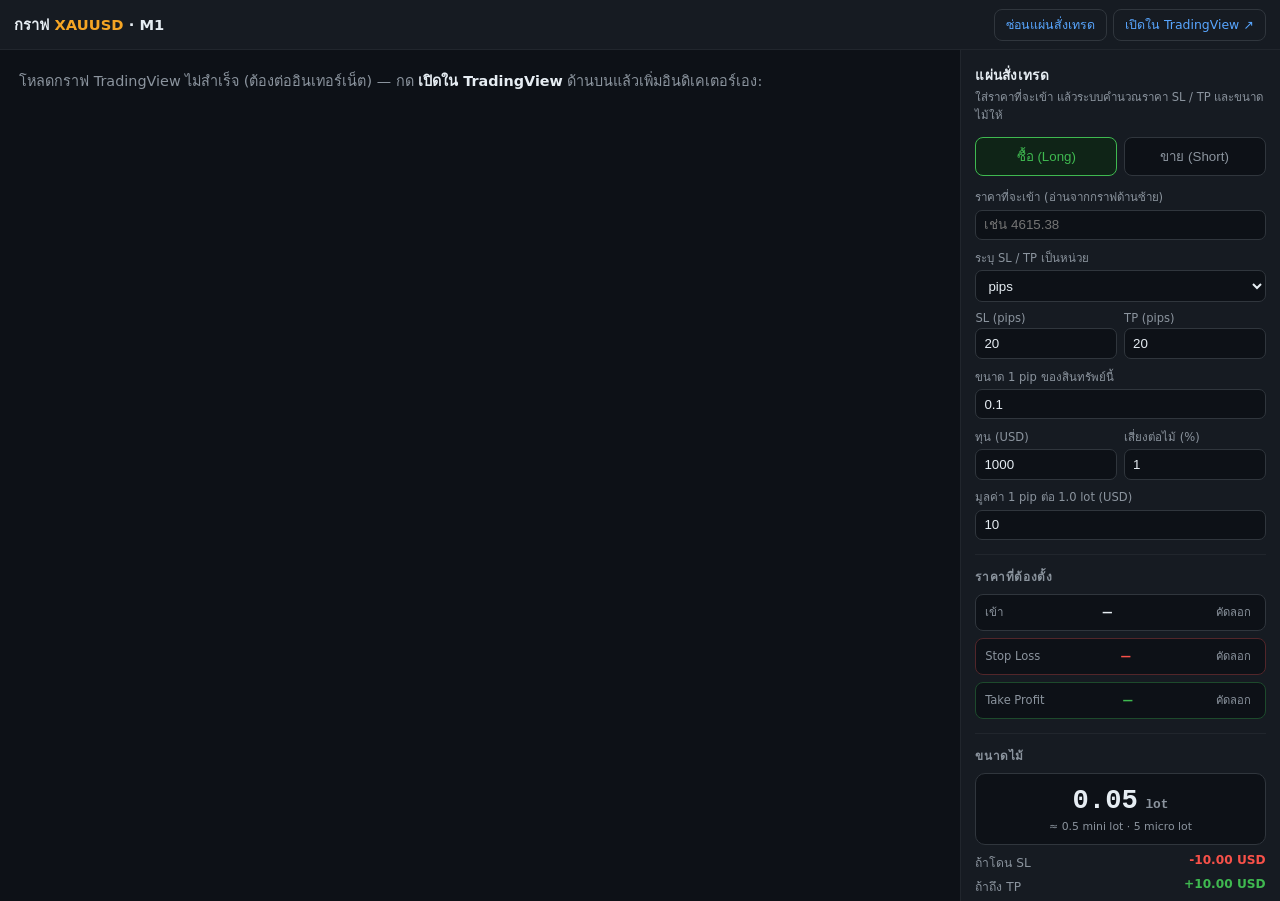
==== chart.html @ ee68dbd2 "Initial commit: Forex Playbook static site Co-Authored-By: Claude Sonnet 5 <noreply@anthropic.com>" ====
<!DOCTYPE html>
<html lang="th">
<head>
<meta charset="utf-8">
<meta name="viewport" content="width=device-width, initial-scale=1">
<title>กราฟ + แผ่นสั่งเทรด</title>
<style>
  :root {
    color-scheme: dark;
    --bg: #0d1117; --panel: #161b22; --line: #21262d; --line2: #30363d;
    --fg: #e6edf3; --muted: #8b949e; --accent: #58a6ff;
    --pos: #3fb950; --neg: #f85149; --warn: #f5a524;
  }
  * { box-sizing: border-box; }
  html, body { margin: 0; height: 100%; background: var(--bg); color: var(--fg);
    font-family: system-ui, -apple-system, "Segoe UI", sans-serif; }

  .bar { display: flex; align-items: center; gap: .75rem; flex-wrap: wrap;
    padding: .55rem .9rem; border-bottom: 1px solid var(--line); background: var(--panel); }
  .bar h1 { font-size: .92rem; margin: 0; font-weight: 600; }
  .bar .sym { color: var(--warn); font-weight: 700; }
  .bar .studies { font-size: .76rem; color: var(--muted); }
  .bar .right { margin-left: auto; display: flex; gap: .4rem; }
  .bar a, .bar button.ghost { font-size: .78rem; color: var(--accent); text-decoration: none;
    border: 1px solid var(--line2); padding: .34rem .68rem; border-radius: 8px;
    background: none; cursor: pointer; font-family: inherit; }
  .bar a:hover, .bar button.ghost:hover { border-color: var(--accent); }

  #layout { display: flex; height: calc(100% - 49px); align-items: stretch; }
  #chartCol { flex: 1 1 auto; min-width: 0; }
  #tv_chart { height: 100%; width: 100%; }

  /* ---------- แผ่นสั่งเทรด ---------- */
  #ticket { flex: 0 0 320px; border-left: 1px solid var(--line); background: var(--panel);
    overflow-y: auto; padding: .85rem .9rem 2rem; }
  #ticket.hidden { display: none; }
  #ticket h2 { font-size: .85rem; margin: 0 0 .2rem; letter-spacing: .02em; }
  #ticket .sub { font-size: .72rem; color: var(--muted); margin: 0 0 .8rem; line-height: 1.5; }

  .side { display: grid; grid-template-columns: 1fr 1fr; gap: .4rem; margin-bottom: .8rem; }
  .side button { padding: .5rem; border-radius: 8px; border: 1px solid var(--line2);
    background: #0d1117; color: var(--muted); font: 600 .82rem inherit; cursor: pointer; }
  .side button.on[data-side="buy"] { border-color: var(--pos); color: var(--pos); background: #0f2417; }
  .side button.on[data-side="sell"] { border-color: var(--neg); color: var(--neg); background: #2a1315; }

  .fld { margin-bottom: .55rem; }
  .fld label { display: block; font-size: .72rem; color: var(--muted); margin-bottom: .2rem; }
  .fld input, .fld select { width: 100%; padding: .42rem .5rem; border-radius: 7px;
    border: 1px solid var(--line2); background: #0d1117; color: var(--fg); font: 500 .85rem inherit; }
  .fld input:focus, .fld select:focus { outline: none; border-color: var(--accent); }
  .row2 { display: grid; grid-template-columns: 1fr 1fr; gap: .45rem; }

  .sect { border-top: 1px solid var(--line); margin-top: .85rem; padding-top: .75rem; }
  .sect h3 { font-size: .74rem; color: var(--muted); margin: 0 0 .5rem; font-weight: 600;
    text-transform: uppercase; letter-spacing: .05em; }

  .lvl { display: flex; align-items: center; justify-content: space-between; gap: .5rem;
    padding: .45rem .55rem; border-radius: 8px; border: 1px solid var(--line2);
    background: #0d1117; margin-bottom: .4rem; }
  .lvl .k { font-size: .72rem; color: var(--muted); }
  .lvl .v { font-family: ui-monospace, "Cascadia Code", Consolas, monospace;
    font-size: .95rem; font-weight: 700; }
  .lvl.sl { border-color: #52262a; } .lvl.sl .v { color: var(--neg); }
  .lvl.tp { border-color: #1d4a2c; } .lvl.tp .v { color: var(--pos); }
  .lvl .copy { border: none; background: none; color: var(--muted); cursor: pointer;
    font-size: .7rem; padding: .1rem .3rem; border-radius: 5px; }
  .lvl .copy:hover { color: var(--accent); background: #1c2128; }

  .lot { text-align: center; padding: .7rem; border-radius: 10px; background: #0d1117;
    border: 1px solid var(--line2); margin-bottom: .5rem; }
  .lot .big { font-size: 1.7rem; font-weight: 800; font-family: ui-monospace, Consolas, monospace; }
  .lot .big small { font-size: .8rem; font-weight: 600; color: var(--muted); }
  .lot .hint { font-size: .68rem; color: var(--muted); margin: .25rem 0 0; }

  dl.kv { display: grid; grid-template-columns: auto 1fr; gap: .3rem .6rem; margin: 0; font-size: .76rem; }
  dl.kv dt { color: var(--muted); } dl.kv dd { margin: 0; text-align: right; font-weight: 600; }
  .pos { color: var(--pos); } .neg { color: var(--neg); }

  .warnbox { font-size: .72rem; line-height: 1.55; color: var(--warn); background: #2a2010;
    border: 1px solid #4d3c14; border-radius: 8px; padding: .5rem .6rem; margin-top: .6rem; }
  .chk { font-size: .74rem; line-height: 1.5; }
  .chk label { display: flex; gap: .45rem; align-items: flex-start; padding: .25rem 0;
    color: var(--muted); cursor: pointer; }
  .chk input { margin-top: .18rem; flex: none; accent-color: var(--accent); }
  .chk label.done { color: var(--fg); text-decoration: line-through; text-decoration-color: var(--line2); }

  .disc { font-size: .66rem; color: var(--muted); line-height: 1.55; margin-top: 1rem;
    border-top: 1px solid var(--line); padding-top: .6rem; }
  .fallback { padding: 1.2rem; font-size: .9rem; line-height: 1.6; color: var(--muted); }
  .fallback b { color: var(--fg); }

  @media (max-width: 860px) {
    #layout { flex-direction: column; }
    #chartCol { flex: 1 1 55%; min-height: 300px; }
    #ticket { flex: 1 1 45%; border-left: none; border-top: 1px solid var(--line); }
  }
</style>
</head>
<body>

<div class="bar">
  <h1>กราฟ <span class="sym" id="symLabel">—</span> · <span id="tfLabel">M1</span></h1>
  <span class="studies" id="studiesLabel"></span>
  <div class="right">
    <button class="ghost" id="pineBtn" hidden>คัดลอก Pine Script</button>
    <button class="ghost" id="toggleTicket">ซ่อนแผ่นสั่งเทรด</button>
    <a id="openTv" href="#" target="_blank" rel="noopener">เปิดใน TradingView ↗</a>
  </div>
</div>

<div id="layout">
  <div id="chartCol"><div id="tv_chart"></div></div>

  <aside id="ticket">
    <h2 id="tkTitle">แผ่นสั่งเทรด</h2>
    <p class="sub" id="tkSub">ใส่ราคาที่จะเข้า แล้วระบบคำนวณราคา SL / TP และขนาดไม้ให้</p>

    <div class="side">
      <button data-side="buy" class="on">ซื้อ (Long)</button>
      <button data-side="sell">ขาย (Short)</button>
    </div>

    <div class="fld">
      <label>ราคาที่จะเข้า (อ่านจากกราฟด้านซ้าย)</label>
      <input type="number" id="fEntry" step="any" placeholder="เช่น 4615.38">
    </div>

    <div class="fld">
      <label>ระบุ SL / TP เป็นหน่วย</label>
      <select id="fUnit">
        <option value="pips">pips</option>
        <option value="price">ราคา (เช่น ทองขยับกี่เหรียญ)</option>
      </select>
    </div>

    <div class="row2">
      <div class="fld"><label>SL <span class="u">(pips)</span></label><input type="number" id="fSL" step="any"></div>
      <div class="fld"><label>TP <span class="u">(pips)</span></label><input type="number" id="fTP" step="any"></div>
    </div>

    <div class="fld">
      <label>ขนาด 1 pip ของสินทรัพย์นี้</label>
      <input type="number" id="fPipSize" step="any">
    </div>

    <div class="row2">
      <div class="fld"><label>ทุน (USD)</label><input type="number" id="fBalance" step="any"></div>
      <div class="fld"><label>เสี่ยงต่อไม้ (%)</label><input type="number" id="fRisk" step="any"></div>
    </div>

    <div class="fld">
      <label>มูลค่า 1 pip ต่อ 1.0 lot (USD)</label>
      <input type="number" id="fPipValue" step="any">
    </div>

    <div class="sect">
      <h3>ราคาที่ต้องตั้ง</h3>
      <div class="lvl"><span class="k">เข้า</span><span class="v" id="oEntry">—</span>
        <button class="copy" data-copy="oEntry">คัดลอก</button></div>
      <div class="lvl sl"><span class="k">Stop Loss</span><span class="v" id="oSL">—</span>
        <button class="copy" data-copy="oSL">คัดลอก</button></div>
      <div class="lvl tp"><span class="k">Take Profit</span><span class="v" id="oTP">—</span>
        <button class="copy" data-copy="oTP">คัดลอก</button></div>
    </div>

    <div class="sect">
      <h3>ขนาดไม้</h3>
      <div class="lot">
        <div class="big" id="oLots">—<small> lot</small></div>
        <p class="hint" id="oLotsHint"></p>
      </div>
      <dl class="kv">
        <dt>ถ้าโดน SL</dt><dd class="neg" id="oRiskAmt">—</dd>
        <dt>ถ้าถึง TP</dt><dd class="pos" id="oRewardAmt">—</dd>
        <dt>Risk : Reward</dt><dd id="oRR">—</dd>
        <dt>Win rate ที่ต้องมีเพื่อเสมอตัว</dt><dd id="oBE">—</dd>
      </dl>
      <dl class="kv" style="margin-top:.5rem">
        <dt>ระยะ SL / TP เป็นราคา</dt><dd id="oDist">—</dd>
        <dt>ราคาขยับ 1 หน่วย ต่อ 0.01 lot</dt><dd id="oUnit001">—</dd>
        <dt>ราคาขยับ 1 หน่วย ต่อไม้นี้</dt><dd id="oUnitLot">—</dd>
      </dl>
      <div class="warnbox" id="oWarn" hidden></div>
    </div>

    <div class="sect" id="chkSect" hidden>
      <h3>เช็กลิสต์ก่อนเข้าไม้</h3>
      <div class="chk" id="chkList"></div>
    </div>

    <p class="disc">เครื่องมือคำนวณเพื่อการศึกษา ไม่ใช่คำแนะนำการลงทุน · ค่า pip และมูลค่าต่อ pip
      ต่างกันตามโบรกเกอร์ ยึดค่าจริงจากแพลตฟอร์มที่เทรดเสมอ ก่อนส่งคำสั่งจริงให้ตรวจตัวเลขซ้ำทุกครั้ง</p>
  </aside>
</div>

<script src="assets/js/strategies.js?v=13"></script>
<script src="https://s3.tradingview.com/tv.js"></script>
<script>
(function () {
  "use strict";
  var $ = function (s) { return document.querySelector(s); };
  var num = function (v) { var n = parseFloat(v); return isFinite(n) ? n : 0; };
  var q = new URLSearchParams(location.search);

  /* ---------- หาสินทรัพย์ / กลยุทธ์ ---------- */
  var strat = null;
  if (typeof STRATEGIES !== "undefined" && q.get("sid")) {
    strat = STRATEGIES.find(function (s) { return s.id === +q.get("sid"); }) || null;
  }
  var symbol   = q.get("symbol") || "OANDA:XAUUSD";
  var bare     = symbol.replace(/^[A-Z]+:/, "");
  var interval = q.get("interval") || (strat ? tfInterval(strat.timeframe) : "1");
  var studies  = [];
  if (strat && strat.tvStudies) studies = strat.tvStudies;
  else { try { studies = JSON.parse(q.get("studies") || "[]"); } catch (e) { studies = []; } }

  function tfInterval(tf) {
    var map = { M1: "1", M5: "5", M15: "15", M30: "30", H1: "60", H4: "240", D1: "1D", W1: "1W" };
    return map[(String(tf).match(/[MHDW]\d+/) || [])[0]] || "60";
  }

  /* ---------- ขนาด pip + มูลค่าต่อ pip ตามสินทรัพย์ ----------
     ค่าเหล่านี้เป็นค่าที่พบบ่อย ไม่ใช่ค่าสากล — ผู้ใช้แก้ได้ในช่องกรอก */
  var PIP = {
    XAUUSD: { size: 0.1,   value: 10 },  // 1 lot = 100 oz → 0.1 USD/oz = 10 USD
    XAGUSD: { size: 0.01,  value: 50 },
    BTCUSD: { size: 1,     value: 1  },
    ETHUSD: { size: 0.1,   value: 1  },
    DXY:    { size: 0.01,  value: 10 },
    WTI:    { size: 0.01,  value: 10 },
    BRENT:  { size: 0.01,  value: 10 },
    USOIL:  { size: 0.01,  value: 10 }
  };
  function pipFor(code) {
    if (PIP[code]) return PIP[code];
    if (/JPY$/.test(code)) return { size: 0.01, value: 10 };
    if (/^[A-Z]{6}$/.test(code)) return { size: 0.0001, value: 10 };
    return { size: 0.0001, value: 10 };
  }
  function decimalsFor(pipSize) {
    var s = String(pipSize);
    var d = s.indexOf(".") >= 0 ? s.length - s.indexOf(".") - 1 : 0;
    return Math.min(d + 1, 8);   // +1 หลัก เผื่อ fractional pip
  }

  /* ---------- หัวหน้าจอ ---------- */
  $("#symLabel").textContent = bare;
  var tfName = { "1":"M1","5":"M5","15":"M15","30":"M30","60":"H1","240":"H4","1D":"D1","1W":"W1" };
  $("#tfLabel").textContent = tfName[interval] || interval;
  $("#openTv").href = "https://www.tradingview.com/chart/?symbol=" +
    encodeURIComponent(symbol) + "&interval=" + interval;

  var overrides = {}, labels = [];
  studies.forEach(function (s) {
    if (!s || !s.id) return;
    if (s.inputs) Object.keys(s.inputs).forEach(function (k) { overrides[s.id + "." + k] = s.inputs[k]; });
    if (s.label) labels.push(s.label);
  });
  $("#studiesLabel").textContent = labels.join("  ·  ");

  if (strat) {
    $("#tkTitle").textContent = "แผ่นสั่งเทรด · " + strat.name;
    var pl = strat.plan || {};
    $("#tkSub").textContent = pl.note ? pl.note
      : (pl.slPips ? "ค่า SL/TP ตั้งตามกฎของกลยุทธ์นี้แล้ว — ใส่ราคาที่จะเข้าเพื่อดูราคาจริงและขนาดไม้"
                   : "ใส่ราคาที่จะเข้า แล้วระบบคำนวณราคา SL / TP และขนาดไม้ให้");
  }

  /* ---------- กราฟ ---------- */
  if (typeof TradingView === "undefined") {
    $("#chartCol").innerHTML = '<div class="fallback">โหลดกราฟ TradingView ไม่สำเร็จ (ต้องต่ออินเทอร์เน็ต) — ' +
      'กด <b>เปิดใน TradingView</b> ด้านบนแล้วเพิ่มอินดิเคเตอร์เอง:<br>' +
      labels.map(function (l) { return "• " + l; }).join("<br>") + "</div>";
  } else {
    new TradingView.widget({
      container_id: "tv_chart", symbol: symbol, interval: interval,
      autosize: true, theme: "dark", style: "1", locale: "th", timezone: "Asia/Bangkok",
      hide_side_toolbar: false, allow_symbol_change: true,
      studies: studies.map(function (s) { return s.inputs ? { id: s.id, inputs: s.inputs } : s.id; }),
      studies_overrides: overrides
    });
  }

  /* ---------- ค่าเริ่มต้นของแผ่นสั่งเทรด ---------- */
  var pip = pipFor(bare);
  var calc = {};
  try { calc = JSON.parse(localStorage.getItem("fx_calc_v1")) || {}; } catch (e) { calc = {}; }

  /* กลยุทธ์แบ่งเป็น 2 แบบ:
     (ก) หนังสือให้ pip คงที่  → เติม SL/TP ให้เลย
     (ข) หนังสือให้แค่อัตราส่วน → SL ขึ้นกับโครงสร้างราคา ผู้ใช้ต้องวัดเอง
          เราจึงคำนวณ TP จาก RR ให้อัตโนมัติเมื่อผู้ใช้กรอก SL */
  var planRR = strat && strat.plan && strat.plan.rr ? strat.plan.rr : 0;
  var fixedPlan = !!(strat && strat.plan && strat.plan.slPips);

  $("#fSL").value = fixedPlan ? strat.plan.slPips : (calc.cSL || 20);
  $("#fTP").value = fixedPlan ? strat.plan.tpPips
                  : (planRR ? (calc.cSL || 20) * planRR : 20);
  $("#fPipSize").value  = pip.size;
  $("#fPipValue").value = pip.value;
  $("#fBalance").value  = calc.cBalance != null ? calc.cBalance : 1000;
  $("#fRisk").value     = calc.cRisk != null ? calc.cRisk : 1;

  var side = "buy";
  document.querySelectorAll(".side button").forEach(function (b) {
    b.addEventListener("click", function () {
      side = b.dataset.side;
      document.querySelectorAll(".side button").forEach(function (x) { x.classList.toggle("on", x === b); });
      render();
    });
  });

  /* ---------- คำนวณ ---------- */
  function render() {
    var entry = num($("#fEntry").value);
    var slIn = num($("#fSL").value), tpIn = num($("#fTP").value);
    var ps = num($("#fPipSize").value), pv = num($("#fPipValue").value);
    var bal = num($("#fBalance").value), risk = num($("#fRisk").value);
    var dec = decimalsFor(ps);
    var dir = side === "buy" ? 1 : -1;
    var unit = $("#fUnit").value;

    /* คิดทุกอย่างเป็น "ระยะราคา" ตรงกลาง แล้วค่อยแปลงกลับ
       ทำให้หน่วย pips กับหน่วยราคาให้ผลตรงกันเสมอ */
    var slDist = unit === "price" ? slIn : slIn * ps;   // SL กี่หน่วยราคา
    var tpDist = unit === "price" ? tpIn : tpIn * ps;   // TP กี่หน่วยราคา
    var valPerPrice = ps > 0 ? pv / ps : 0;             // ราคาขยับ 1 หน่วย = กี่ USD ต่อ 1.0 lot

    if (entry > 0) {
      $("#oEntry").textContent = entry.toFixed(dec);
      $("#oSL").textContent = (entry - dir * slDist).toFixed(dec);
      $("#oTP").textContent = (entry + dir * tpDist).toFixed(dec);
    } else {
      $("#oEntry").textContent = $("#oSL").textContent = $("#oTP").textContent = "—";
    }

    var riskAmt = bal * risk / 100;
    var lots = slDist > 0 && valPerPrice > 0 ? riskAmt / (slDist * valPerPrice) : 0;
    var reward = tpDist > 0 && slDist > 0 ? riskAmt * (tpDist / slDist) : 0;

    $("#oDist").textContent = slDist > 0
      ? "-" + slDist.toFixed(dec) + " / +" + tpDist.toFixed(dec)
      : "—";
    $("#oUnit001").textContent = valPerPrice > 0 ? (valPerPrice * 0.01).toFixed(2) + " USD" : "—";
    $("#oUnitLot").textContent = valPerPrice > 0 && lots > 0
      ? (valPerPrice * lots).toFixed(2) + " USD" : "—";

    $("#oLots").innerHTML = (lots > 0 ? lots.toFixed(2) : "—") + "<small> lot</small>";
    $("#oLotsHint").textContent = lots > 0
      ? "≈ " + (lots * 10).toFixed(1) + " mini lot · " + (lots * 100).toFixed(0) + " micro lot"
      : "กรอกทุนและ SL เพื่อคำนวณ";
    $("#oRiskAmt").textContent = "-" + riskAmt.toFixed(2) + " USD";
    $("#oRewardAmt").textContent = "+" + reward.toFixed(2) + " USD";

    var rr = slDist > 0 ? tpDist / slDist : 0;
    $("#oRR").textContent = rr > 0 ? "1 : " + rr.toFixed(2) : "—";
    $("#oBE").textContent = rr > 0 ? (100 / (1 + rr)).toFixed(1) + "%" : "—";

    var un = unit === "price" ? "" : " pips";
    var w = $("#oWarn");
    if (rr > 0 && rr < 1) {
      w.hidden = false;
      w.textContent = "TP (" + tpIn + un + ") เล็กกว่า SL (" + slIn + un + ") — ต้องชนะเกิน " +
        (100 / (1 + rr)).toFixed(1) + "% ของไม้จึงจะเสมอตัว ยังไม่รวมค่า spread และค่าคอมมิชชัน";
    } else { w.hidden = true; }

    try {
      localStorage.setItem("fx_calc_v1", JSON.stringify(Object.assign({}, calc, {
        cBalance: $("#fBalance").value, cRisk: $("#fRisk").value
      })));
    } catch (e) {}
  }

  ["fEntry","fSL","fTP","fPipSize","fPipValue","fBalance","fRisk"].forEach(function (id) {
    $("#" + id).addEventListener("input", render);
  });

  /* กลยุทธ์แบบ (ข): แก้ SL แล้วเลื่อน TP ตามอัตราส่วนที่หนังสือกำหนดให้อัตโนมัติ
     หยุดทำทันทีที่ผู้ใช้แก้ TP เอง เพื่อไม่ให้เขียนทับค่าที่ตั้งใจใส่ */
  var tpTouched = false;
  $("#fTP").addEventListener("input", function () { tpTouched = true; });
  if (planRR && !fixedPlan) {
    $("#fSL").addEventListener("input", function () {
      if (tpTouched) return;
      $("#fTP").value = +(num(this.value) * planRR).toFixed(8);
      render();
    });
  }

  /* สลับหน่วยแล้วแปลงตัวเลขในช่องให้เท่าเดิม — ไม่ให้ระยะ SL/TP เปลี่ยนไปเงียบ ๆ */
  $("#fUnit").addEventListener("change", function () {
    var ps = num($("#fPipSize").value) || 1;
    var toPrice = this.value === "price";
    ["fSL", "fTP"].forEach(function (id) {
      var v = num($("#" + id).value);
      $("#" + id).value = toPrice ? +(v * ps).toFixed(8) : +(v / ps).toFixed(8);
    });
    document.querySelectorAll(".fld .u").forEach(function (s) {
      s.textContent = toPrice ? "(ราคา)" : "(pips)";
    });
    render();
  });
  render();

  /* ---------- คัดลอกราคา ---------- */
  document.querySelectorAll(".copy").forEach(function (b) {
    b.addEventListener("click", function () {
      var t = $("#" + b.dataset.copy).textContent;
      if (t === "—") return;
      navigator.clipboard.writeText(t).then(function () {
        var old = b.textContent; b.textContent = "คัดลอกแล้ว";
        setTimeout(function () { b.textContent = old; }, 1200);
      }).catch(function () {});
    });
  });

  /* ---------- เช็กลิสต์ (ใช้ค่าที่ติ๊กร่วมกับหน้า playbook) ---------- */
  if (strat && strat.checklist) {
    var checks = {};
    try { checks = JSON.parse(localStorage.getItem("fx_checks_v1")) || {}; } catch (e) { checks = {}; }
    var done = checks[strat.id] || [];
    $("#chkSect").hidden = false;
    $("#chkList").innerHTML = strat.checklist.map(function (t, i) {
      return '<label class="' + (done[i] ? "done" : "") + '"><input type="checkbox" data-i="' + i + '"' +
        (done[i] ? " checked" : "") + "><span></span></label>";
    }).join("");
    // ใส่ข้อความแบบ textContent กัน HTML แปลกปลอม
    $("#chkList").querySelectorAll("label span").forEach(function (sp, i) {
      sp.textContent = strat.checklist[i];
    });
    $("#chkList").addEventListener("change", function (e) {
      if (e.target.type !== "checkbox") return;
      done[+e.target.dataset.i] = e.target.checked;
      e.target.parentElement.classList.toggle("done", e.target.checked);
      checks[strat.id] = done;
      try { localStorage.setItem("fx_checks_v1", JSON.stringify(checks)); } catch (err) {}
    });
  }

  /* ---------- ปุ่มคัดลอก Pine Script ---------- */
  if (strat && strat.pineFile) {
    var pb = $("#pineBtn");
    pb.hidden = false;
    pb.addEventListener("click", function () {
      fetch(strat.pineFile).then(function (r) { return r.text(); }).then(function (code) {
        return navigator.clipboard.writeText(code);
      }).then(function () {
        pb.textContent = "คัดลอกแล้ว → วางใน Pine Editor";
        setTimeout(function () { pb.textContent = "คัดลอก Pine Script"; }, 2600);
      }).catch(function () {
        window.open(strat.pineFile, "_blank", "noopener");
      });
    });
  }

  /* ---------- ซ่อน/แสดงแผ่นสั่งเทรด ---------- */
  $("#toggleTicket").addEventListener("click", function () {
    var t = $("#ticket"), hid = t.classList.toggle("hidden");
    this.textContent = hid ? "แสดงแผ่นสั่งเทรด" : "ซ่อนแผ่นสั่งเทรด";
  });
})();
</script>
</body>
</html>
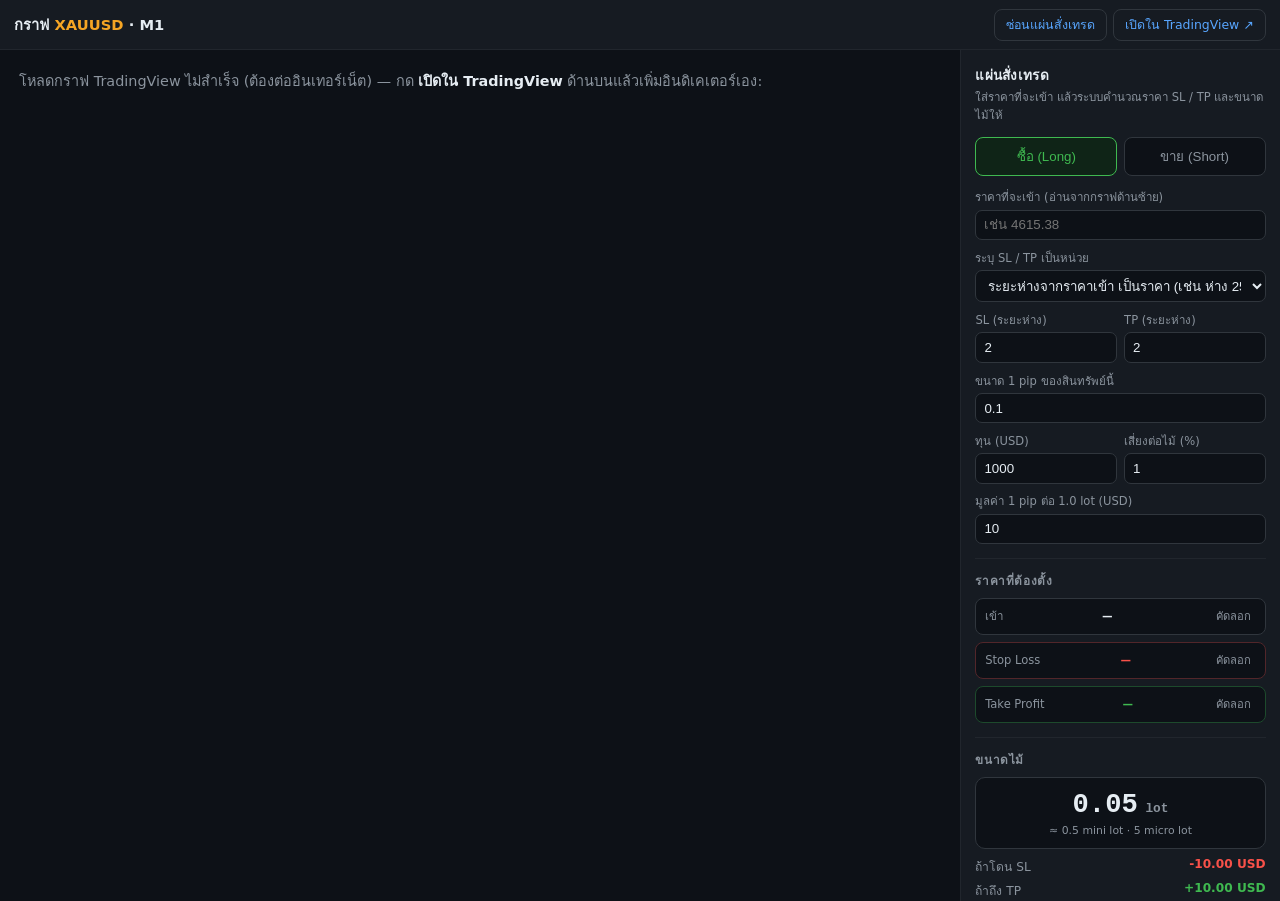
==== commit fba8e8ce: "Add absolute price-level option for SL/TP in trade ticket Previously "price" unit meant distance-fro" ====
--- a/chart.html
+++ b/chart.html
@@ -128,14 +128,15 @@
     <div class="fld">
       <label>ระบุ SL / TP เป็นหน่วย</label>
       <select id="fUnit">
-        <option value="pips">pips</option>
-        <option value="price">ราคา (เช่น ทองขยับกี่เหรียญ)</option>
+        <option value="price" selected>ระยะห่างจากราคาเข้า เป็นราคา (เช่น ห่าง 25 เหรียญ)</option>
+        <option value="level">ราคาจริงของ SL/TP (เช่น ตั้ง SL ที่ 4575)</option>
+        <option value="pips">ระยะห่างจากราคาเข้า เป็น pips</option>
       </select>
     </div>
 
     <div class="row2">
-      <div class="fld"><label>SL <span class="u">(pips)</span></label><input type="number" id="fSL" step="any"></div>
-      <div class="fld"><label>TP <span class="u">(pips)</span></label><input type="number" id="fTP" step="any"></div>
+      <div class="fld"><label>SL <span class="u">(ระยะห่าง)</span></label><input type="number" id="fSL" step="any"></div>
+      <div class="fld"><label>TP <span class="u">(ระยะห่าง)</span></label><input type="number" id="fTP" step="any"></div>
     </div>
 
     <div class="fld">
@@ -293,9 +294,11 @@
   var planRR = strat && strat.plan && strat.plan.rr ? strat.plan.rr : 0;
   var fixedPlan = !!(strat && strat.plan && strat.plan.slPips);
 
-  $("#fSL").value = fixedPlan ? strat.plan.slPips : (calc.cSL || 20);
-  $("#fTP").value = fixedPlan ? strat.plan.tpPips
-                  : (planRR ? (calc.cSL || 20) * planRR : 20);
+  var slPipsDefault = fixedPlan ? strat.plan.slPips : (calc.cSL || 20);
+  var tpPipsDefault = fixedPlan ? strat.plan.tpPips
+                    : (planRR ? (calc.cSL || 20) * planRR : 20);
+  $("#fSL").value = +(slPipsDefault * pip.size).toFixed(8);
+  $("#fTP").value = +(tpPipsDefault * pip.size).toFixed(8);
   $("#fPipSize").value  = pip.size;
   $("#fPipValue").value = pip.value;
   $("#fBalance").value  = calc.cBalance != null ? calc.cBalance : 1000;
@@ -321,9 +324,14 @@
     var unit = $("#fUnit").value;
 
     /* คิดทุกอย่างเป็น "ระยะราคา" ตรงกลาง แล้วค่อยแปลงกลับ
-       ทำให้หน่วย pips กับหน่วยราคาให้ผลตรงกันเสมอ */
-    var slDist = unit === "price" ? slIn : slIn * ps;   // SL กี่หน่วยราคา
-    var tpDist = unit === "price" ? tpIn : tpIn * ps;   // TP กี่หน่วยราคา
+       ทำให้หน่วย pips / ราคา / ราคาจริง ให้ผลตรงกันเสมอ
+       โหมด "level" ผู้ใช้กรอกราคา SL/TP จริง ๆ — ต้องมีราคาเข้าก่อนถึงจะรู้ระยะ */
+    var slDist = unit === "pips" ? slIn * ps
+               : unit === "level" ? (entry > 0 ? dir * (entry - slIn) : 0)
+               : slIn;                                 // SL กี่หน่วยราคา
+    var tpDist = unit === "pips" ? tpIn * ps
+               : unit === "level" ? (entry > 0 ? dir * (tpIn - entry) : 0)
+               : tpIn;                                 // TP กี่หน่วยราคา
     var valPerPrice = ps > 0 ? pv / ps : 0;             // ราคาขยับ 1 หน่วย = กี่ USD ต่อ 1.0 lot
 
     if (entry > 0) {
@@ -356,12 +364,12 @@
     $("#oRR").textContent = rr > 0 ? "1 : " + rr.toFixed(2) : "—";
     $("#oBE").textContent = rr > 0 ? (100 / (1 + rr)).toFixed(1) + "%" : "—";
 
-    var un = unit === "price" ? "" : " pips";
+    var un = unit === "pips" ? " pips" : "";
     var w = $("#oWarn");
     if (rr > 0 && rr < 1) {
       w.hidden = false;
-      w.textContent = "TP (" + tpIn + un + ") เล็กกว่า SL (" + slIn + un + ") — ต้องชนะเกิน " +
-        (100 / (1 + rr)).toFixed(1) + "% ของไม้จึงจะเสมอตัว ยังไม่รวมค่า spread และค่าคอมมิชชัน";
+      w.textContent = "TP (ระยะ " + tpDist.toFixed(dec) + un + ") เล็กกว่า SL (ระยะ " + slDist.toFixed(dec) + un +
+        ") — ต้องชนะเกิน " + (100 / (1 + rr)).toFixed(1) + "% ของไม้จึงจะเสมอตัว ยังไม่รวมค่า spread และค่าคอมมิชชัน";
     } else { w.hidden = true; }
 
     try {
@@ -387,17 +395,30 @@
     });
   }
 
-  /* สลับหน่วยแล้วแปลงตัวเลขในช่องให้เท่าเดิม — ไม่ให้ระยะ SL/TP เปลี่ยนไปเงียบ ๆ */
+  /* สลับหน่วยแล้วแปลงตัวเลขในช่องให้เท่าเดิม — ไม่ให้ระยะ SL/TP เปลี่ยนไปเงียบ ๆ
+     แปลงผ่าน "ระยะราคา" ตรงกลางเสมอ (โหมด level ต้องมีราคาเข้าก่อนถึงจะแปลงได้) */
+  var prevUnit = $("#fUnit").value;
+  var unitLabel = { pips: "(pips)", level: "(ราคาจริง)", price: "(ระยะห่าง)" };
   $("#fUnit").addEventListener("change", function () {
     var ps = num($("#fPipSize").value) || 1;
-    var toPrice = this.value === "price";
+    var entry = num($("#fEntry").value);
+    var dir = side === "buy" ? 1 : -1;
+    var newUnit = this.value;
+
     ["fSL", "fTP"].forEach(function (id) {
       var v = num($("#" + id).value);
-      $("#" + id).value = toPrice ? +(v * ps).toFixed(8) : +(v / ps).toFixed(8);
-    });
-    document.querySelectorAll(".fld .u").forEach(function (s) {
-      s.textContent = toPrice ? "(ราคา)" : "(pips)";
-    });
+      var isSL = id === "fSL";
+      var dist = prevUnit === "pips" ? v * ps
+               : prevUnit === "level" ? (entry > 0 ? (isSL ? dir * (entry - v) : dir * (v - entry)) : 0)
+               : v;
+      var out = newUnit === "pips" ? (ps > 0 ? dist / ps : dist)
+              : newUnit === "level" ? (entry > 0 ? (isSL ? entry - dir * dist : entry + dir * dist) : dist)
+              : dist;
+      $("#" + id).value = +out.toFixed(8);
+    });
+
+    document.querySelectorAll(".fld .u").forEach(function (s) { s.textContent = unitLabel[newUnit]; });
+    prevUnit = newUnit;
     render();
   });
   render();
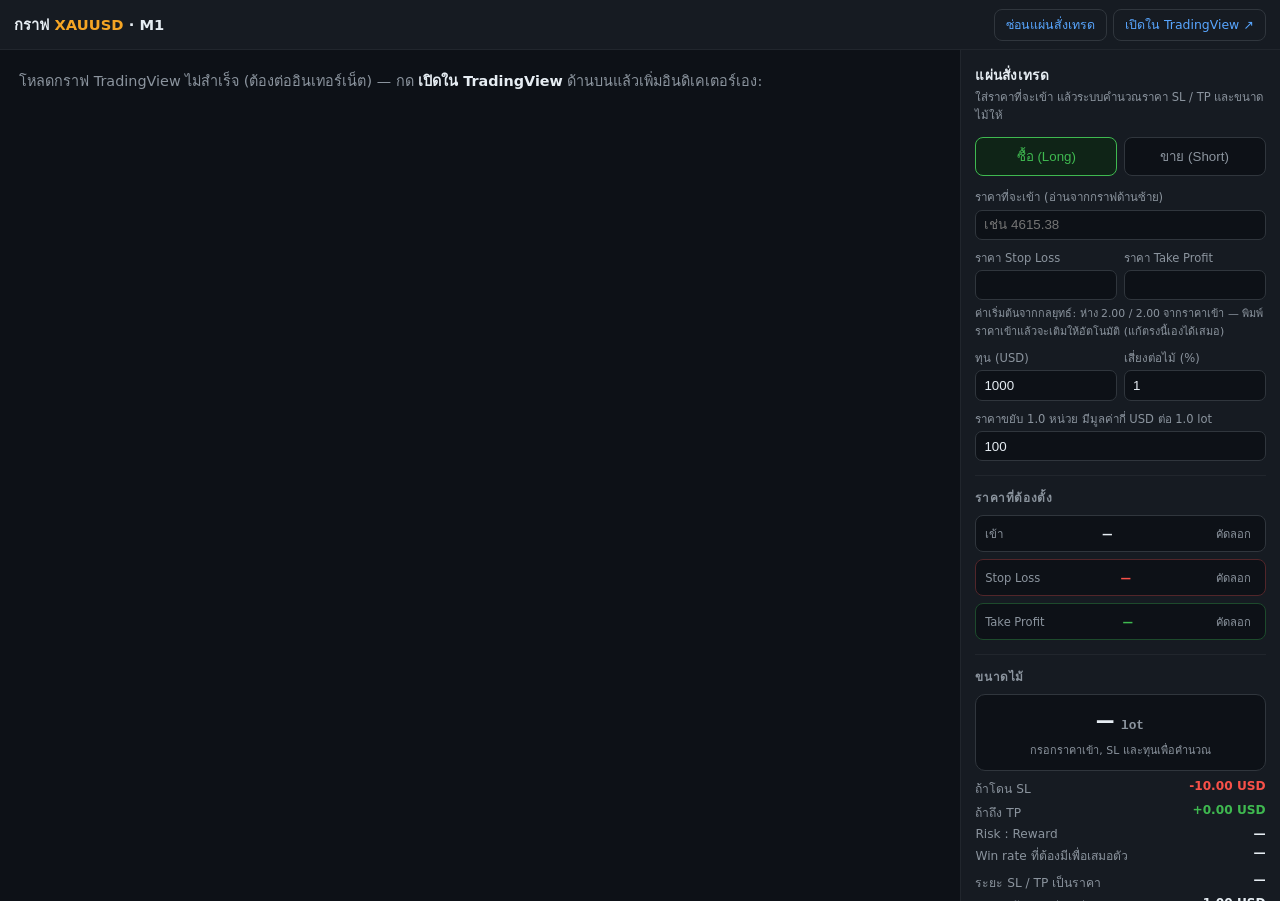
==== commit 47ed612f: "Simplify trade ticket: enter real prices, no pip unit picker Removes the SL/TP unit dropdown and the" ====
--- a/chart.html
+++ b/chart.html
@@ -125,24 +125,11 @@
       <input type="number" id="fEntry" step="any" placeholder="เช่น 4615.38">
     </div>
 
-    <div class="fld">
-      <label>ระบุ SL / TP เป็นหน่วย</label>
-      <select id="fUnit">
-        <option value="price" selected>ระยะห่างจากราคาเข้า เป็นราคา (เช่น ห่าง 25 เหรียญ)</option>
-        <option value="level">ราคาจริงของ SL/TP (เช่น ตั้ง SL ที่ 4575)</option>
-        <option value="pips">ระยะห่างจากราคาเข้า เป็น pips</option>
-      </select>
-    </div>
-
     <div class="row2">
-      <div class="fld"><label>SL <span class="u">(ระยะห่าง)</span></label><input type="number" id="fSL" step="any"></div>
-      <div class="fld"><label>TP <span class="u">(ระยะห่าง)</span></label><input type="number" id="fTP" step="any"></div>
-    </div>
-
-    <div class="fld">
-      <label>ขนาด 1 pip ของสินทรัพย์นี้</label>
-      <input type="number" id="fPipSize" step="any">
-    </div>
+      <div class="fld"><label>ราคา Stop Loss</label><input type="number" id="fSL" step="any"></div>
+      <div class="fld"><label>ราคา Take Profit</label><input type="number" id="fTP" step="any"></div>
+    </div>
+    <p class="hint" id="slTpHint" style="font-size:.68rem;color:var(--muted);margin:-.3rem 0 .55rem;"></p>
 
     <div class="row2">
       <div class="fld"><label>ทุน (USD)</label><input type="number" id="fBalance" step="any"></div>
@@ -150,8 +137,8 @@
     </div>
 
     <div class="fld">
-      <label>มูลค่า 1 pip ต่อ 1.0 lot (USD)</label>
-      <input type="number" id="fPipValue" step="any">
+      <label>ราคาขยับ 1.0 หน่วย มีมูลค่ากี่ USD ต่อ 1.0 lot</label>
+      <input type="number" id="fUnitValue" step="any">
     </div>
 
     <div class="sect">
@@ -294,21 +281,38 @@
   var planRR = strat && strat.plan && strat.plan.rr ? strat.plan.rr : 0;
   var fixedPlan = !!(strat && strat.plan && strat.plan.slPips);
 
+  /* pip.size ใช้ภายในเท่านั้น (ปัดทศนิยมของราคา + แปลงค่าเริ่มต้นของกลยุทธ์ที่หนังสือให้เป็น pips
+     มาเป็นระยะราคาแนะนำ) — ผู้ใช้ไม่ต้องยุ่งกับ pip อีกต่อไป กรอกแค่ราคาเข้า/SL/TP ตรง ๆ */
+  var dec = decimalsFor(pip.size);
   var slPipsDefault = fixedPlan ? strat.plan.slPips : (calc.cSL || 20);
   var tpPipsDefault = fixedPlan ? strat.plan.tpPips
                     : (planRR ? (calc.cSL || 20) * planRR : 20);
-  $("#fSL").value = +(slPipsDefault * pip.size).toFixed(8);
-  $("#fTP").value = +(tpPipsDefault * pip.size).toFixed(8);
-  $("#fPipSize").value  = pip.size;
-  $("#fPipValue").value = pip.value;
+  var slDistDefault = slPipsDefault * pip.size;   // ระยะ SL แนะนำ เป็นหน่วยราคา
+  var tpDistDefault = tpPipsDefault * pip.size;   // ระยะ TP แนะนำ เป็นหน่วยราคา
+  $("#slTpHint").textContent = "ค่าเริ่มต้นจากกลยุทธ์: ห่าง " + slDistDefault.toFixed(dec) +
+    " / " + tpDistDefault.toFixed(dec) + " จากราคาเข้า — พิมพ์ราคาเข้าแล้วจะเติมให้อัตโนมัติ (แก้ตรงนี้เองได้เสมอ)";
+
+  $("#fUnitValue").value = +(pip.value / pip.size).toFixed(8);
   $("#fBalance").value  = calc.cBalance != null ? calc.cBalance : 1000;
   $("#fRisk").value     = calc.cRisk != null ? calc.cRisk : 1;
 
   var side = "buy";
+  var slTouched = false, tpTouched = false;
+
+  /* เติม SL/TP อัตโนมัติจากราคาเข้า ตราบใดที่ผู้ใช้ยังไม่ได้แก้ช่องนั้นเอง */
+  function autofillLevels() {
+    var entry = num($("#fEntry").value);
+    if (entry <= 0) return;
+    var dir = side === "buy" ? 1 : -1;
+    if (!slTouched) $("#fSL").value = (entry - dir * slDistDefault).toFixed(dec);
+    if (!tpTouched) $("#fTP").value = (entry + dir * tpDistDefault).toFixed(dec);
+  }
+
   document.querySelectorAll(".side button").forEach(function (b) {
     b.addEventListener("click", function () {
       side = b.dataset.side;
       document.querySelectorAll(".side button").forEach(function (x) { x.classList.toggle("on", x === b); });
+      autofillLevels();
       render();
     });
   });
@@ -316,47 +320,38 @@
   /* ---------- คำนวณ ---------- */
   function render() {
     var entry = num($("#fEntry").value);
-    var slIn = num($("#fSL").value), tpIn = num($("#fTP").value);
-    var ps = num($("#fPipSize").value), pv = num($("#fPipValue").value);
+    var slPrice = num($("#fSL").value), tpPrice = num($("#fTP").value);
+    var unitValue = num($("#fUnitValue").value);
     var bal = num($("#fBalance").value), risk = num($("#fRisk").value);
-    var dec = decimalsFor(ps);
     var dir = side === "buy" ? 1 : -1;
-    var unit = $("#fUnit").value;
-
-    /* คิดทุกอย่างเป็น "ระยะราคา" ตรงกลาง แล้วค่อยแปลงกลับ
-       ทำให้หน่วย pips / ราคา / ราคาจริง ให้ผลตรงกันเสมอ
-       โหมด "level" ผู้ใช้กรอกราคา SL/TP จริง ๆ — ต้องมีราคาเข้าก่อนถึงจะรู้ระยะ */
-    var slDist = unit === "pips" ? slIn * ps
-               : unit === "level" ? (entry > 0 ? dir * (entry - slIn) : 0)
-               : slIn;                                 // SL กี่หน่วยราคา
-    var tpDist = unit === "pips" ? tpIn * ps
-               : unit === "level" ? (entry > 0 ? dir * (tpIn - entry) : 0)
-               : tpIn;                                 // TP กี่หน่วยราคา
-    var valPerPrice = ps > 0 ? pv / ps : 0;             // ราคาขยับ 1 หน่วย = กี่ USD ต่อ 1.0 lot
+
+    /* ระยะ SL/TP วัดจากราคาจริงที่กรอก เทียบกับราคาเข้า — ไม่ต้องแปลงหน่วยอะไรอีก */
+    var slDist = entry > 0 ? dir * (entry - slPrice) : 0;
+    var tpDist = entry > 0 ? dir * (tpPrice - entry) : 0;
 
     if (entry > 0) {
       $("#oEntry").textContent = entry.toFixed(dec);
-      $("#oSL").textContent = (entry - dir * slDist).toFixed(dec);
-      $("#oTP").textContent = (entry + dir * tpDist).toFixed(dec);
+      $("#oSL").textContent = slPrice.toFixed(dec);
+      $("#oTP").textContent = tpPrice.toFixed(dec);
     } else {
       $("#oEntry").textContent = $("#oSL").textContent = $("#oTP").textContent = "—";
     }
 
     var riskAmt = bal * risk / 100;
-    var lots = slDist > 0 && valPerPrice > 0 ? riskAmt / (slDist * valPerPrice) : 0;
+    var lots = slDist > 0 && unitValue > 0 ? riskAmt / (slDist * unitValue) : 0;
     var reward = tpDist > 0 && slDist > 0 ? riskAmt * (tpDist / slDist) : 0;
 
     $("#oDist").textContent = slDist > 0
       ? "-" + slDist.toFixed(dec) + " / +" + tpDist.toFixed(dec)
       : "—";
-    $("#oUnit001").textContent = valPerPrice > 0 ? (valPerPrice * 0.01).toFixed(2) + " USD" : "—";
-    $("#oUnitLot").textContent = valPerPrice > 0 && lots > 0
-      ? (valPerPrice * lots).toFixed(2) + " USD" : "—";
+    $("#oUnit001").textContent = unitValue > 0 ? (unitValue * 0.01).toFixed(2) + " USD" : "—";
+    $("#oUnitLot").textContent = unitValue > 0 && lots > 0
+      ? (unitValue * lots).toFixed(2) + " USD" : "—";
 
     $("#oLots").innerHTML = (lots > 0 ? lots.toFixed(2) : "—") + "<small> lot</small>";
     $("#oLotsHint").textContent = lots > 0
       ? "≈ " + (lots * 10).toFixed(1) + " mini lot · " + (lots * 100).toFixed(0) + " micro lot"
-      : "กรอกทุนและ SL เพื่อคำนวณ";
+      : "กรอกราคาเข้า, SL และทุนเพื่อคำนวณ";
     $("#oRiskAmt").textContent = "-" + riskAmt.toFixed(2) + " USD";
     $("#oRewardAmt").textContent = "+" + reward.toFixed(2) + " USD";
 
@@ -364,11 +359,10 @@
     $("#oRR").textContent = rr > 0 ? "1 : " + rr.toFixed(2) : "—";
     $("#oBE").textContent = rr > 0 ? (100 / (1 + rr)).toFixed(1) + "%" : "—";
 
-    var un = unit === "pips" ? " pips" : "";
     var w = $("#oWarn");
     if (rr > 0 && rr < 1) {
       w.hidden = false;
-      w.textContent = "TP (ระยะ " + tpDist.toFixed(dec) + un + ") เล็กกว่า SL (ระยะ " + slDist.toFixed(dec) + un +
+      w.textContent = "TP (ห่าง " + tpDist.toFixed(dec) + ") เล็กกว่า SL (ห่าง " + slDist.toFixed(dec) +
         ") — ต้องชนะเกิน " + (100 / (1 + rr)).toFixed(1) + "% ของไม้จึงจะเสมอตัว ยังไม่รวมค่า spread และค่าคอมมิชชัน";
     } else { w.hidden = true; }
 
@@ -379,48 +373,24 @@
     } catch (e) {}
   }
 
-  ["fEntry","fSL","fTP","fPipSize","fPipValue","fBalance","fRisk"].forEach(function (id) {
+  $("#fEntry").addEventListener("input", function () { autofillLevels(); render(); });
+  ["fUnitValue", "fBalance", "fRisk"].forEach(function (id) {
     $("#" + id).addEventListener("input", render);
   });
 
   /* กลยุทธ์แบบ (ข): แก้ SL แล้วเลื่อน TP ตามอัตราส่วนที่หนังสือกำหนดให้อัตโนมัติ
      หยุดทำทันทีที่ผู้ใช้แก้ TP เอง เพื่อไม่ให้เขียนทับค่าที่ตั้งใจใส่ */
-  var tpTouched = false;
-  $("#fTP").addEventListener("input", function () { tpTouched = true; });
-  if (planRR && !fixedPlan) {
-    $("#fSL").addEventListener("input", function () {
-      if (tpTouched) return;
-      $("#fTP").value = +(num(this.value) * planRR).toFixed(8);
-      render();
-    });
-  }
-
-  /* สลับหน่วยแล้วแปลงตัวเลขในช่องให้เท่าเดิม — ไม่ให้ระยะ SL/TP เปลี่ยนไปเงียบ ๆ
-     แปลงผ่าน "ระยะราคา" ตรงกลางเสมอ (โหมด level ต้องมีราคาเข้าก่อนถึงจะแปลงได้) */
-  var prevUnit = $("#fUnit").value;
-  var unitLabel = { pips: "(pips)", level: "(ราคาจริง)", price: "(ระยะห่าง)" };
-  $("#fUnit").addEventListener("change", function () {
-    var ps = num($("#fPipSize").value) || 1;
-    var entry = num($("#fEntry").value);
-    var dir = side === "buy" ? 1 : -1;
-    var newUnit = this.value;
-
-    ["fSL", "fTP"].forEach(function (id) {
-      var v = num($("#" + id).value);
-      var isSL = id === "fSL";
-      var dist = prevUnit === "pips" ? v * ps
-               : prevUnit === "level" ? (entry > 0 ? (isSL ? dir * (entry - v) : dir * (v - entry)) : 0)
-               : v;
-      var out = newUnit === "pips" ? (ps > 0 ? dist / ps : dist)
-              : newUnit === "level" ? (entry > 0 ? (isSL ? entry - dir * dist : entry + dir * dist) : dist)
-              : dist;
-      $("#" + id).value = +out.toFixed(8);
-    });
-
-    document.querySelectorAll(".fld .u").forEach(function (s) { s.textContent = unitLabel[newUnit]; });
-    prevUnit = newUnit;
+  $("#fTP").addEventListener("input", function () { tpTouched = true; render(); });
+  $("#fSL").addEventListener("input", function () {
+    slTouched = true;
+    var entry = num($("#fEntry").value), dir = side === "buy" ? 1 : -1;
+    if (planRR && !fixedPlan && !tpTouched && entry > 0) {
+      var slDist = dir * (entry - num(this.value));
+      $("#fTP").value = (entry + dir * slDist * planRR).toFixed(dec);
+    }
     render();
   });
+
   render();
 
   /* ---------- คัดลอกราคา ---------- */
